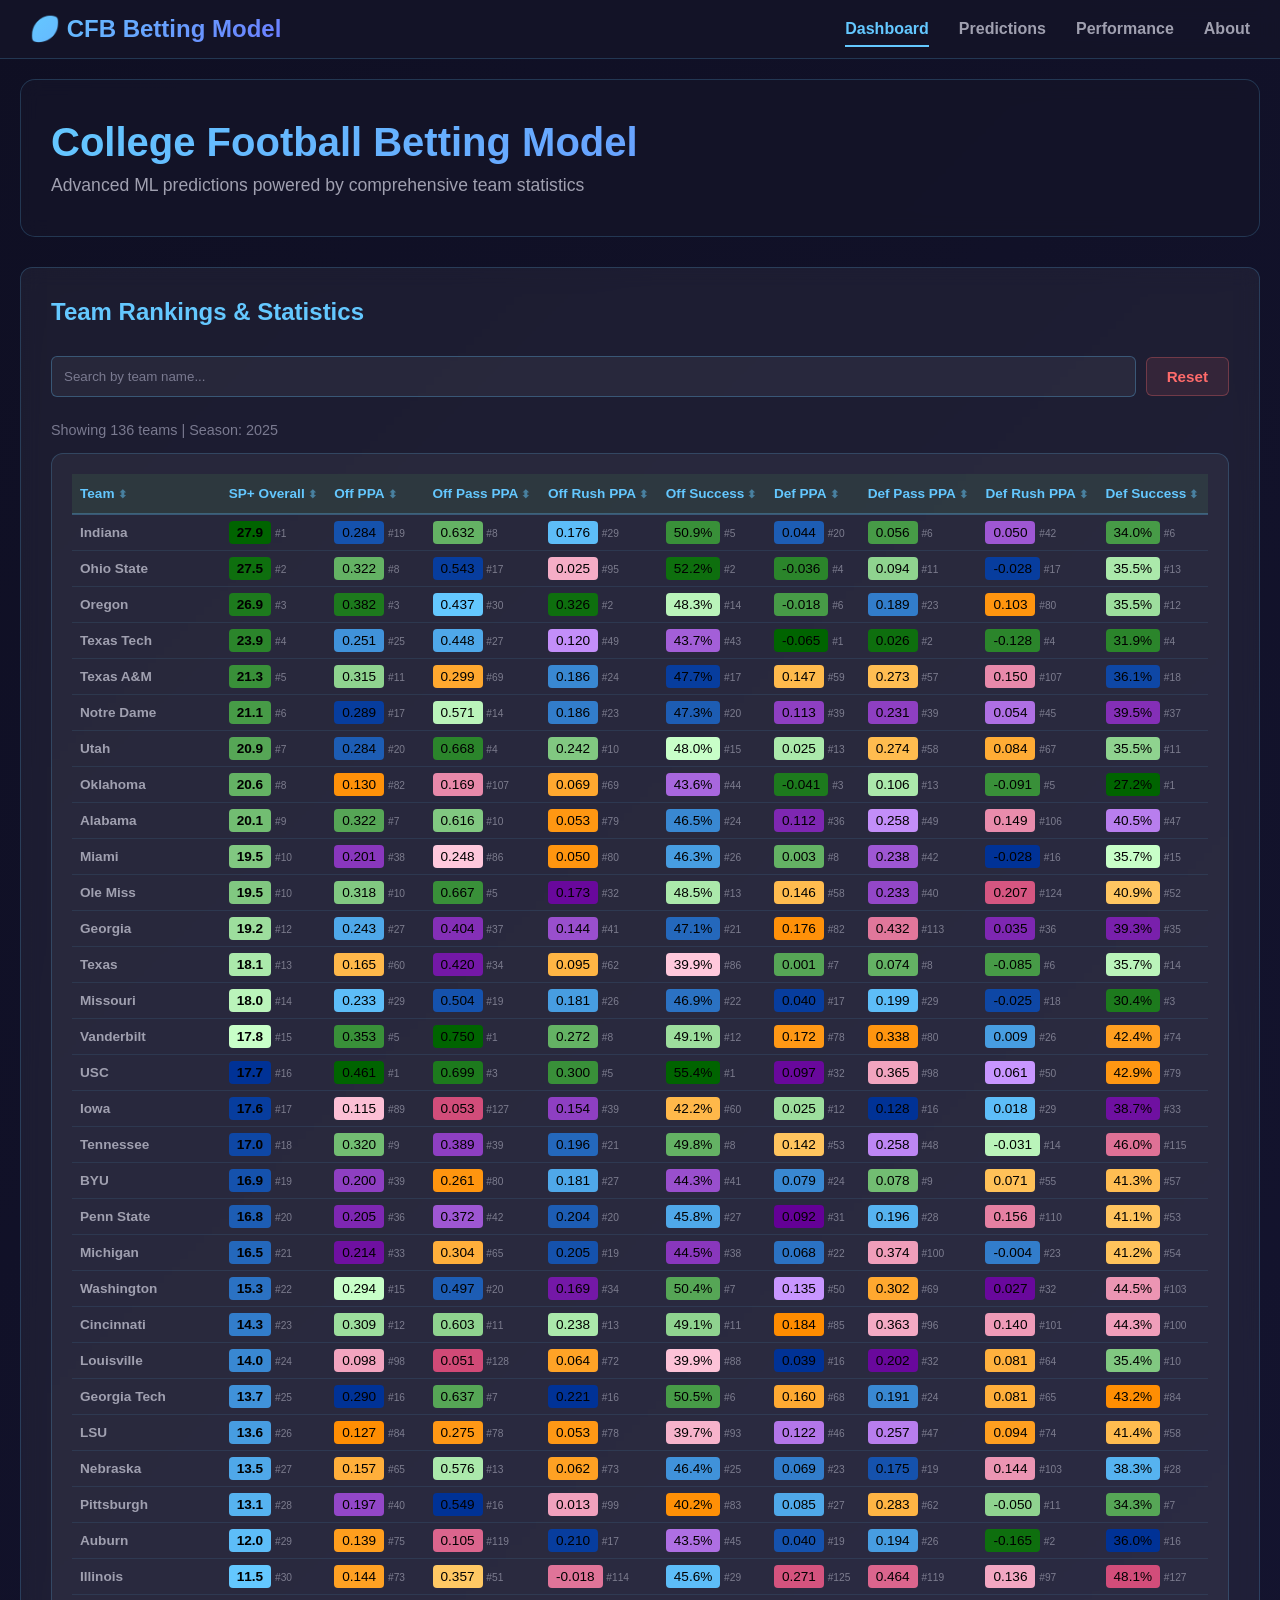
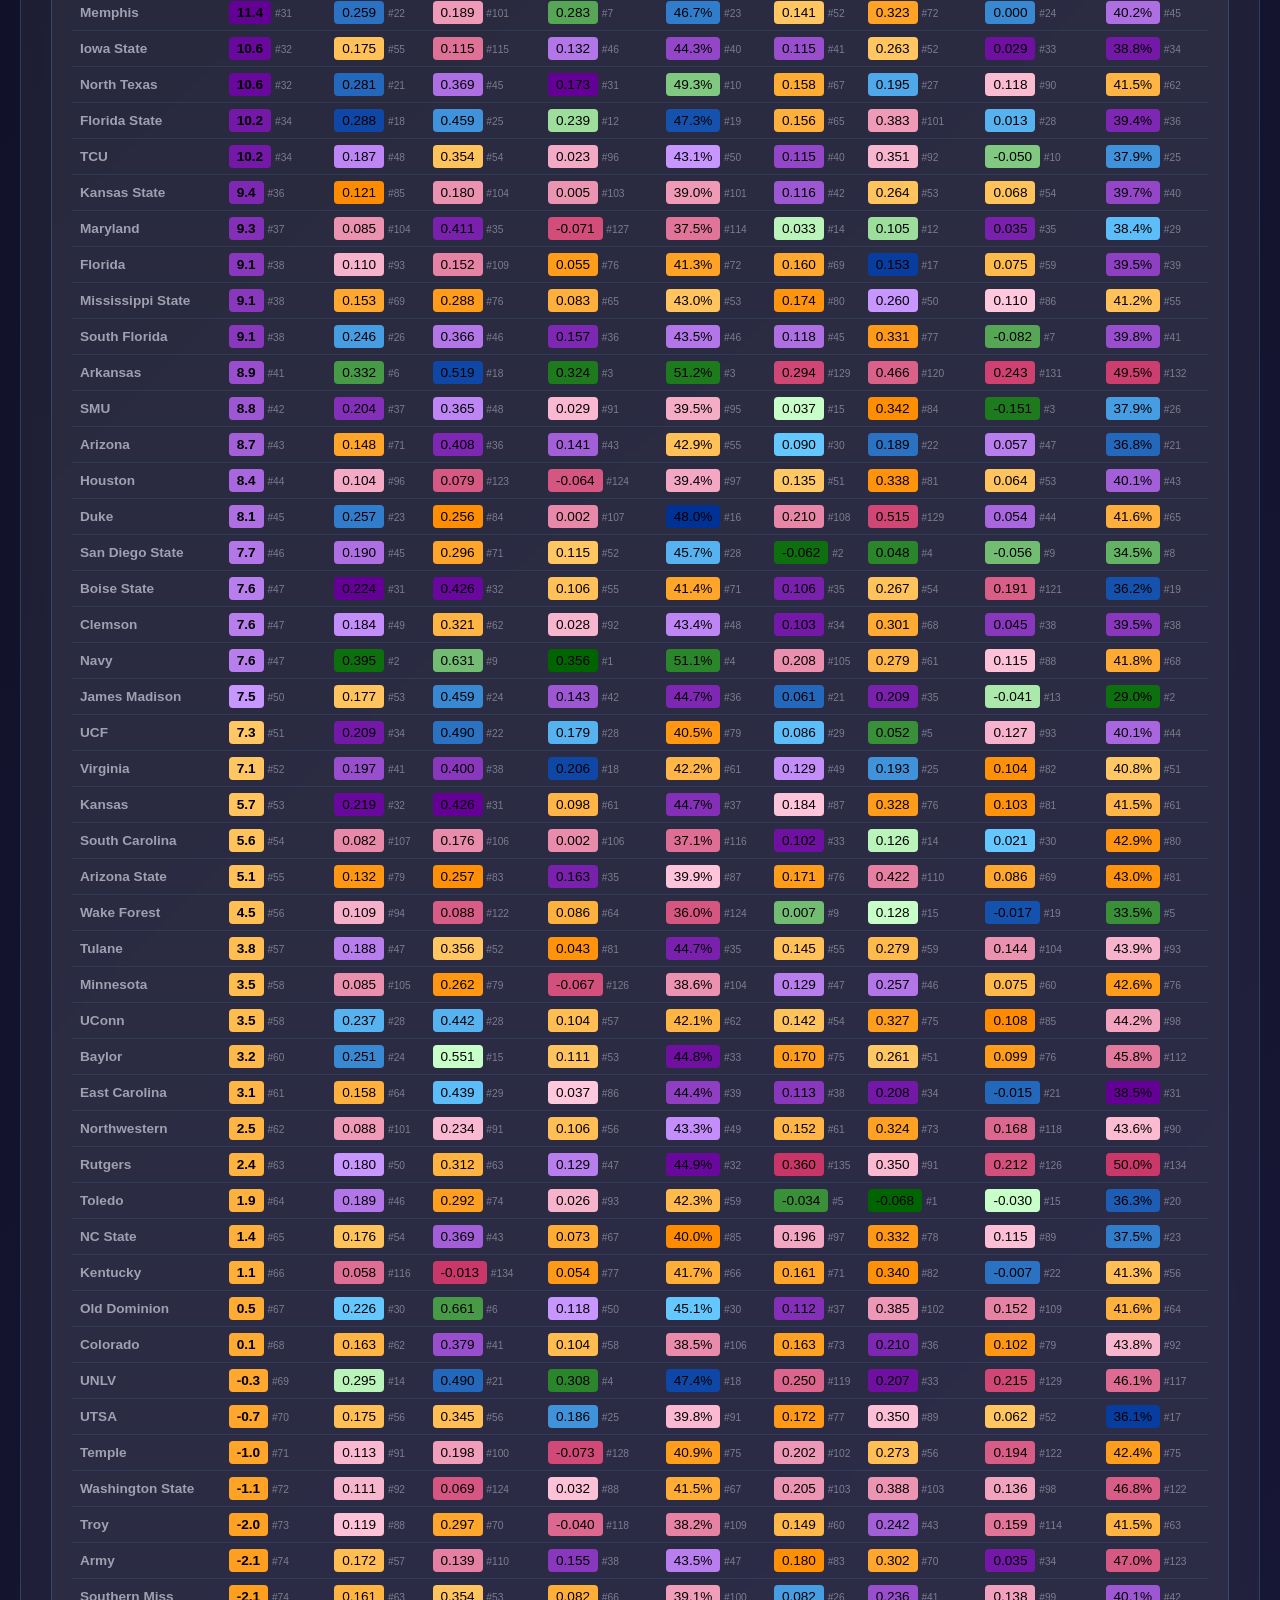
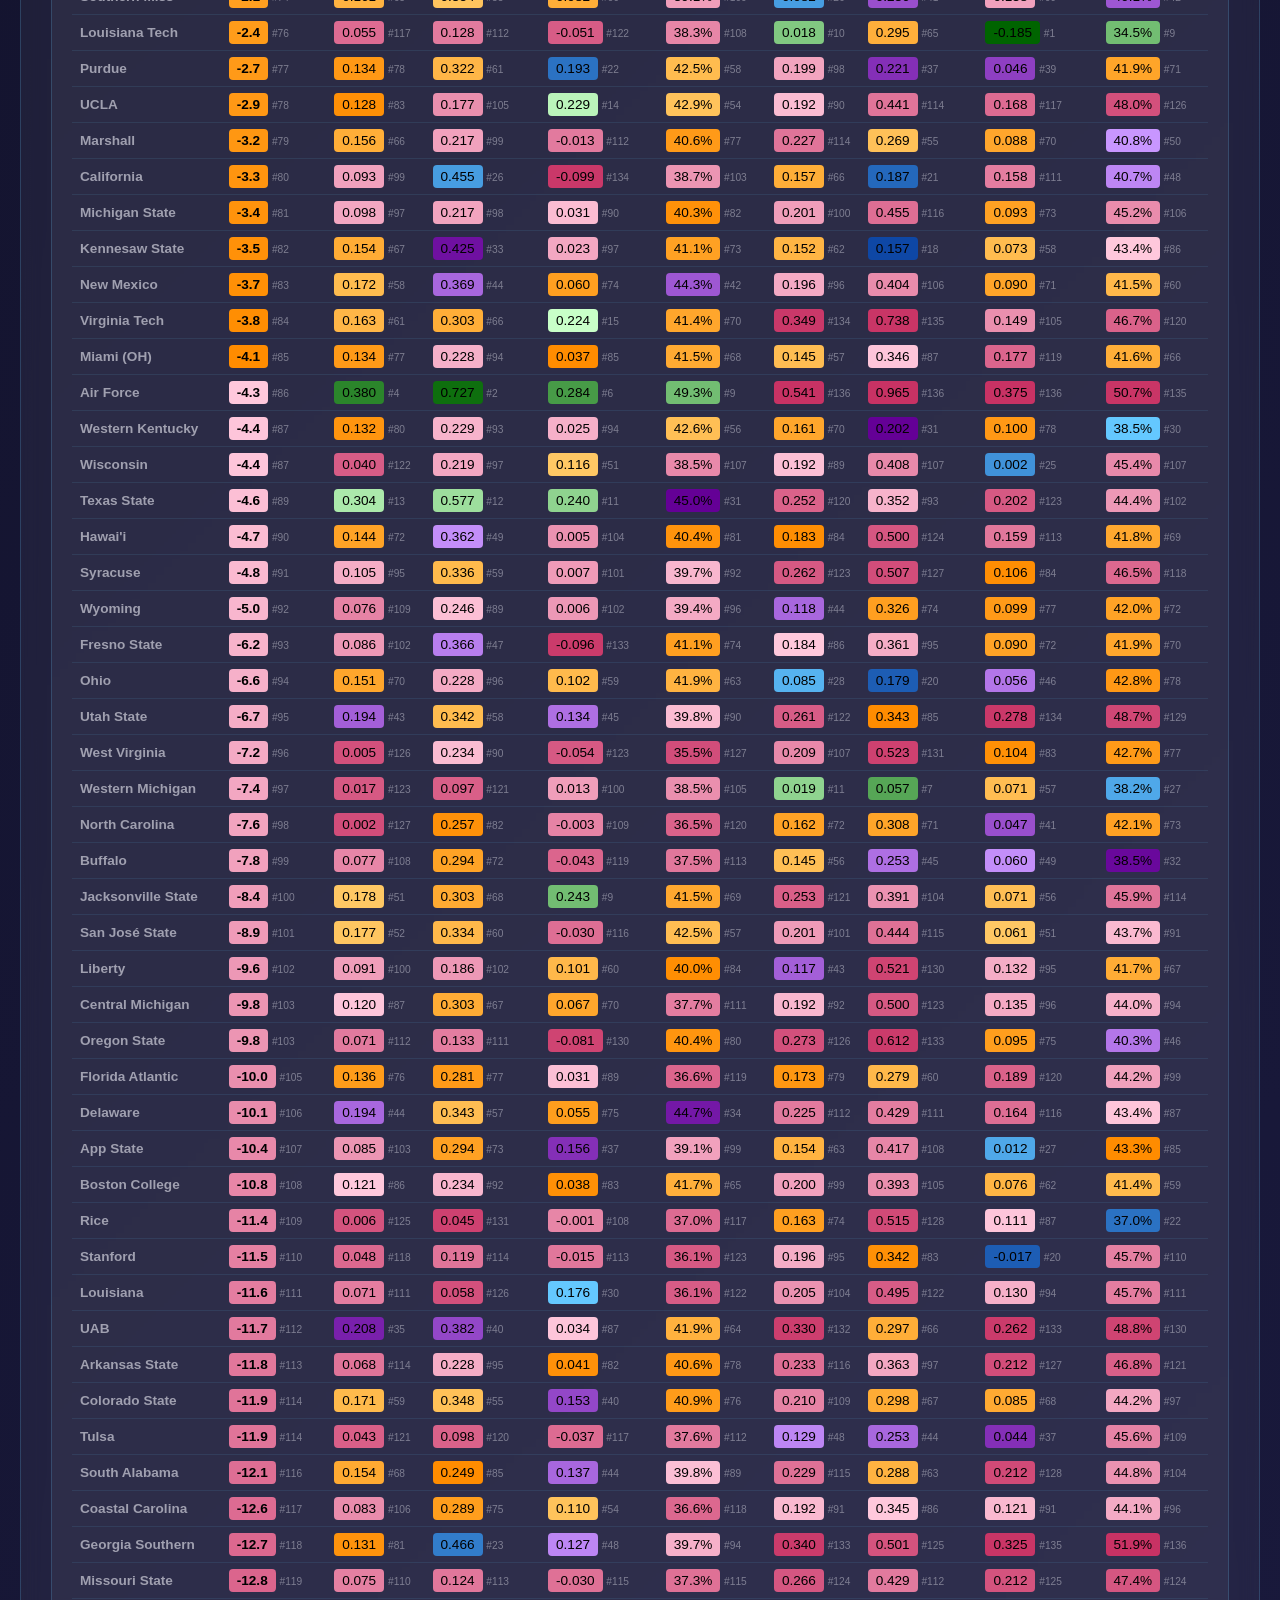
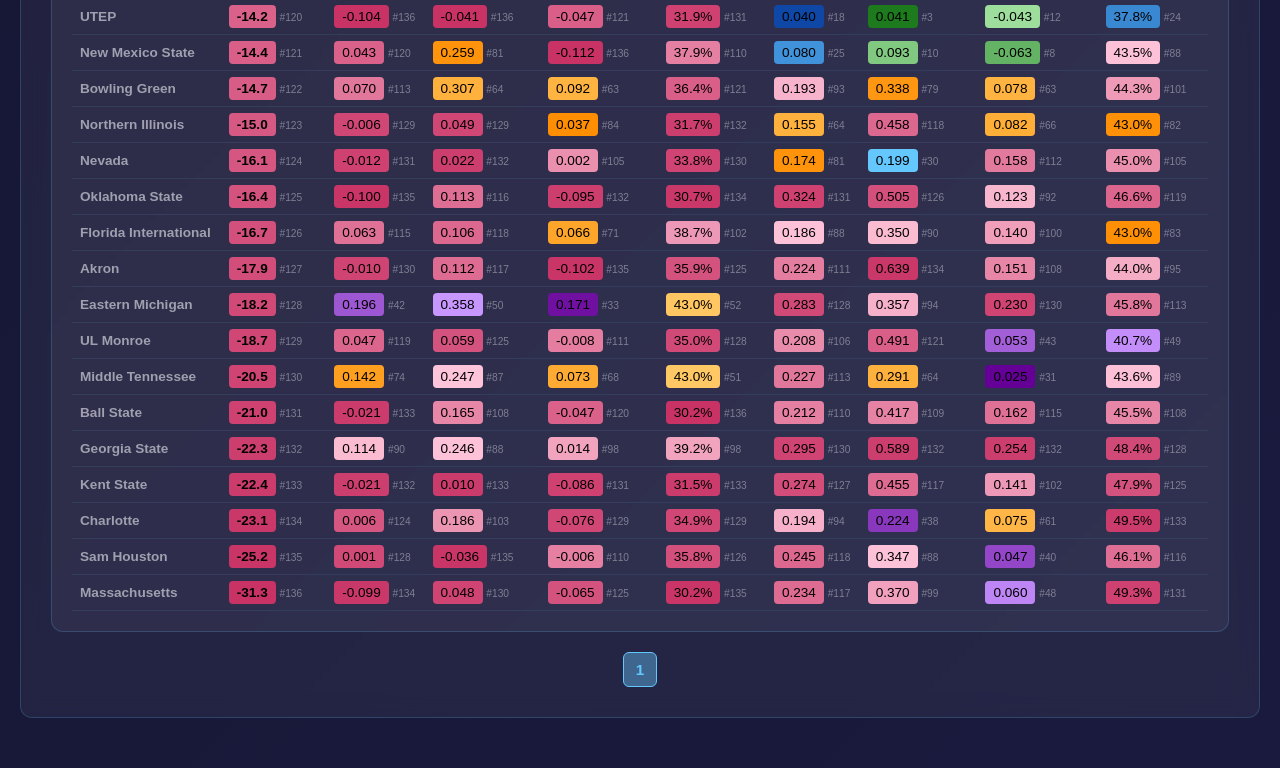
==== index.html @ a5830151 "Add files via upload" ====
<!DOCTYPE html>
<html lang="en">
<head>
    <meta charset="UTF-8">
    <meta name="viewport" content="width=device-width, initial-scale=1.0">
    <title>College Football Betting Model - Home</title>
    <link rel="stylesheet" href="style.css">
    <style>
        .team-search-container {
            margin-bottom: 25px;
            display: flex;
            gap: 10px;
            flex-wrap: wrap;
            align-items: center;
        }

        .team-search-input {
            flex: 1;
            min-width: 200px;
            background: rgba(255, 255, 255, 0.05);
            border: 1px solid rgba(100, 200, 255, 0.3);
            border-radius: 6px;
            padding: 12px;
            color: #64c8ff;
            font-family: inherit;
        }

        .team-search-input::placeholder {
            color: #7a7a90;
        }

        .team-search-input:focus {
            outline: none;
            border-color: #64c8ff;
            box-shadow: 0 0 10px rgba(100, 200, 255, 0.2);
        }

        .team-stats-table-container {
            overflow-x: auto;
            background: rgba(255, 255, 255, 0.05);
            border: 1px solid rgba(100, 200, 255, 0.2);
            border-radius: 12px;
            padding: 20px;
        }

        .team-stats-table {
            width: 100%;
            border-collapse: collapse;
            font-size: 0.85em;
        }

        .team-stats-table th {
            background: rgba(100, 200, 100, 0.1);
            color: #64c8ff;
            padding: 12px 8px;
            text-align: left;
            font-weight: 600;
            border-bottom: 2px solid rgba(100, 200, 255, 0.3);
            white-space: nowrap;
            cursor: pointer;
            user-select: none;
            transition: all 0.2s;
        }

        .team-stats-table th:hover {
            background: rgba(100, 200, 100, 0.2);
        }

        .team-stats-table th.sortable::after {
            content: ' ⬍';
            font-size: 0.8em;
            opacity: 0.5;
        }

        .team-stats-table th.sorted-asc::after {
            content: ' ↑';
            opacity: 1;
            color: #64c864;
        }

        .team-stats-table th.sorted-desc::after {
            content: ' ↓';
            opacity: 1;
            color: #64c864;
        }

        .team-stats-table td {
            padding: 10px 8px;
            border-bottom: 1px solid rgba(100, 200, 255, 0.1);
            color: #a0a0b0;
        }

        .team-stats-table tr:hover {
            background: rgba(100, 200, 255, 0.05);
        }

        .team-name-cell {
            color: #64c8ff;
            font-weight: 600;
        }

        .rank-positive {
            color: #64c864;
            font-weight: bold;
        }

        .rank-negative {
            color: #ff6b6b;
        }

        .pagination {
            display: flex;
            gap: 10px;
            justify-content: center;
            margin-top: 20px;
            flex-wrap: wrap;
        }

        .pagination button {
            background: rgba(100, 200, 255, 0.1);
            border: 1px solid rgba(100, 200, 255, 0.3);
            color: #64c8ff;
            padding: 8px 12px;
            border-radius: 6px;
            cursor: pointer;
            transition: all 0.2s;
        }

        .pagination button:hover {
            background: rgba(100, 200, 255, 0.2);
        }

        .pagination button.active {
            background: rgba(100, 200, 255, 0.4);
            border-color: #64c8ff;
        }

        .stats-info {
            color: #7a7a90;
            font-size: 0.9em;
            margin-bottom: 15px;
        }

        .team-detail-modal {
            display: none;
            position: fixed;
            top: 0;
            left: 0;
            right: 0;
            bottom: 0;
            background: rgba(0, 0, 0, 0.7);
            z-index: 1000;
            align-items: center;
            justify-content: center;
        }

        .team-detail-modal.active {
            display: flex;
        }

        .team-detail-content {
            background: rgba(20, 20, 40, 0.95);
            border: 1px solid rgba(100, 200, 255, 0.3);
            border-radius: 12px;
            padding: 30px;
            max-width: 900px;
            max-height: 80vh;
            overflow-y: auto;
            width: 90%;
            color: #a0a0b0;
        }

        .team-detail-header {
            display: flex;
            justify-content: space-between;
            align-items: center;
            margin-bottom: 20px;
            border-bottom: 1px solid rgba(100, 200, 255, 0.2);
            padding-bottom: 15px;
        }

        .team-detail-title {
            color: #64c8ff;
            font-size: 1.5em;
            font-weight: bold;
        }

        .team-detail-close {
            background: rgba(255, 107, 107, 0.1);
            border: 1px solid rgba(255, 107, 107, 0.3);
            color: #ff6b6b;
            padding: 8px 12px;
            border-radius: 6px;
            cursor: pointer;
            font-weight: 600;
        }

        .team-detail-close:hover {
            background: rgba(255, 107, 107, 0.2);
        }

        .team-detail-grid {
            display: grid;
            grid-template-columns: repeat(auto-fit, minmax(150px, 1fr));
            gap: 15px;
            margin-bottom: 25px;
        }

        .team-detail-item {
            background: rgba(100, 200, 255, 0.05);
            border: 1px solid rgba(100, 200, 255, 0.2);
            border-radius: 6px;
            padding: 15px;
            text-align: center;
        }

        .team-detail-label {
            color: #7a7a90;
            font-size: 0.85em;
            margin-bottom: 8px;
            text-transform: uppercase;
        }

        .team-detail-value {
            color: #64c8ff;
            font-size: 1.3em;
            font-weight: bold;
        }

        .dashboard {
            background: rgba(255, 255, 255, 0.05);
            border: 1px solid rgba(100, 200, 255, 0.2);
            border-radius: 12px;
            padding: 30px;
            margin-bottom: 30px;
        }

        .dashboard-header {
            margin-bottom: 30px;
        }

        .dashboard-title {
            color: #64c8ff;
            font-size: 1.5em;
            font-weight: bold;
        }

        .reset-btn {
            background: rgba(255, 107, 107, 0.1);
            border: 1px solid rgba(255, 107, 107, 0.3);
            color: #ff6b6b;
            padding: 10px 20px;
            border-radius: 6px;
            cursor: pointer;
            font-weight: 600;
            transition: all 0.2s;
        }

        .reset-btn:hover {
            background: rgba(255, 107, 107, 0.2);
        }
    </style>
</head>
<body>
<!-- Navigation Bar -->
    <nav class="navbar">
        <div class="nav-container">
            <div class="nav-logo">🏈 CFB Betting Model</div>
            <ul class="nav-menu">
                <li><a href="index.html" class="nav-link active">Dashboard</a></li>
                <li><a href="predictions.html" class="nav-link">Predictions</a></li>
                <li><a href="performance.html" class="nav-link">Performance</a></li>
                <li><a href="about.html" class="nav-link">About</a></li>
            </ul>
        </div>
    </nav>

    <div class="container">
        <header>
            <h1> College Football Betting Model</h1>
            <p class="subtitle">Advanced ML predictions powered by comprehensive team statistics</p>
        </header>

        <!-- Team Stats Section -->
        <div class="dashboard">
            <div class="dashboard-header">
                <div class="dashboard-title"> Team Rankings & Statistics</div>
            </div>

            <div class="team-search-container">
                <input type="text" id="teamSearch" class="team-search-input" placeholder="Search by team name...">
                <button class="reset-btn" onclick="resetSearch()">Reset</button>
            </div>

            <div class="stats-info">
                Showing <span id="statsCount">0</span> teams | Season: <span id="statsSeason">2025</span>
            </div>

            <div class="team-stats-table-container">
                <table class="team-stats-table">
                    <thead>
                        <tr>
                            <th class="sortable" data-sort="team">Team</th>
                            <th class="sortable" data-sort="sp_overall">SP+ Overall</th>
                            <th class="sortable" data-sort="off_ppa">Off PPA</th>
                            <th class="sortable" data-sort="off_passing_downs_ppa">Off Pass PPA</th>
                            <th class="sortable" data-sort="off_rushing_plays_ppa">Off Rush PPA</th>
                            <th class="sortable" data-sort="off_success_rate">Off Success</th>
                            <th class="sortable" data-sort="def_ppa">Def PPA</th>
                            <th class="sortable" data-sort="def_passing_downs_ppa">Def Pass PPA</th>
                            <th class="sortable" data-sort="def_rushing_plays_ppa">Def Rush PPA</th>
                            <th class="sortable" data-sort="def_success_rate">Def Success</th>
                        </tr>
                    </thead>
                    <tbody id="teamStatsTableBody">
                        <tr>
                            <td colspan="10" style="text-align: center; color: #7a7a90;">Loading team data...</td>
                        </tr>
                    </tbody>
                </table>
            </div>

            <div class="pagination" id="paginationContainer"></div>
        </div>

 

    <!-- Team Detail Modal -->
    <div class="team-detail-modal" id="teamDetailModal">
        <div class="team-detail-content">
            <div class="team-detail-header">
                <div class="team-detail-title" id="modalTeamName">Team Name</div>
                <button class="team-detail-close" onclick="closeTeamModal()">✕ Close</button>
            </div>
            <div id="modalTeamDetails"></div>
        </div>
    </div>

    <script>
        let teamStatsData = [];
        let filteredAndSortedData = [];
        let currentPage = 1;
        let currentSort = { field: 'sp_overall_rank', ascending: true };
        const itemsPerPage = 1000;

        function getColorByRank(rankValue, totalTeams = 134) {
            if (rankValue <= 15) {
                // Dark green fading to light green (1-15)
                const t = (rankValue - 1) / 14;
                const r = Math.round(0 + (200 * t)); // 0 → 200
                const g = Math.round(100 + (155 * t)); // 100 → 255
                const b = Math.round(0 + (200 * t)); // 0 → 200
                return `rgb(${r}, ${g}, ${b})`;
            } else if (rankValue <= 30) {
                // Dark blue fading to light blue (16-30)
                const t = (rankValue - 16) / 14;
                const r = Math.round(0 + (100 * t)); // 0 → 100
                const g = Math.round(50 + (150 * t)); // 50 → 200
                const b = Math.round(150 + (105 * t)); // 150 → 255
                return `rgb(${r}, ${g}, ${b})`;
            } else if (rankValue <= 50) {
                // Purple fading to light purple (31-50)
                const t = (rankValue - 31) / 19;
                const r = Math.round(100 + (100 * t)); // 100 → 200
                const g = Math.round(0 + (150 * t)); // 0 → 150
                const b = Math.round(150 + (105 * t)); // 150 → 255
                return `rgb(${r}, ${g}, ${b})`;
            } else if (rankValue <= 85) {
                // Light orange fading to orange (51-85)
                const t = (rankValue - 51) / 34;
                const r = Math.round(255); // 255 (stays bright)
                const g = Math.round(200 - (60 * t)); // 200 → 140
                const b = Math.round(100 - (100 * t)); // 100 → 0
                return `rgb(${r}, ${g}, ${b})`;
            } else {
                // Light pink fading to dark pink (86-136)
                const t = (rankValue - 86) / 50;
                const r = Math.round(255 - (55 * t)); // 255 → 200
                const g = Math.round(200 - (150 * t)); // 200 → 50
                const b = Math.round(220 - (120 * t)); // 220 → 100
                return `rgb(${r}, ${g}, ${b})`;
            }
        }

        async function loadTeamStats() {
            try {
                const response = await fetch('avg_features_ranked.json');
                teamStatsData = await response.json();
                filteredAndSortedData = [...teamStatsData];
                currentSort = { field: 'sp_overall_rank', ascending: true };
                updateSortIndicators('sp_overall_rank');
                displayTeamStats(teamStatsData);
                updatePagination();
            } catch (e) {
                console.error('Error loading team stats:', e);
                document.getElementById('teamStatsTableBody').innerHTML = '<tr><td colspan="10" style="text-align: center; color: #ff6b6b;">Error loading data</td></tr>';
            }
        }

        function sortData(field) {
            // Map field names to their corresponding rank fields
            const rankFieldMap = {
                'sp_overall': 'sp_overall_rank',
                'off_ppa': 'off_ppa_rank',
                'off_passing_downs_ppa': 'off_passing_downs_ppa_rank',
                'off_rushing_plays_ppa': 'off_rushing_plays_ppa_rank',
                'off_success_rate': 'off_success_rate_rank',
                'def_ppa': 'def_ppa_rank',
                'def_passing_downs_ppa': 'def_passing_downs_ppa_rank',
                'def_rushing_plays_ppa': 'def_rushing_plays_ppa_rank',
                'def_success_rate': 'def_success_rate_rank'
            };

            // Determine the rank field to sort by
            const rankField = rankFieldMap[field] || field;
            
            // If clicking the same column, toggle direction
            if (currentSort.field === rankField) {
                currentSort.ascending = !currentSort.ascending;
            } else {
                currentSort.field = rankField;
                // Default to ascending (best ranks first: #1, #2, etc.)
                currentSort.ascending = true;
            }
            
            filteredAndSortedData.sort((a, b) => {
                let aVal = a[currentSort.field];
                let bVal = b[currentSort.field];

                // Handle string comparison
                if (typeof aVal === 'string') {
                    aVal = aVal.toLowerCase();
                    bVal = bVal.toLowerCase();
                    return currentSort.ascending ? aVal.localeCompare(bVal) : bVal.localeCompare(aVal);
                }

                // Sort by rank values (lower rank number is better)
                return currentSort.ascending ? aVal - bVal : bVal - aVal;
            });

            currentPage = 1;
            updateSortIndicators(rankField);
            renderTeamStatsTable(filteredAndSortedData);
            updatePagination(filteredAndSortedData.length);
        }

        function updateSortIndicators(field) {
            document.querySelectorAll('th.sortable').forEach(th => {
                th.classList.remove('sorted-asc', 'sorted-desc');
                if (th.dataset.sort === field) {
                    th.classList.add(currentSort.ascending ? 'sorted-asc' : 'sorted-desc');
                }
            });
        }

        function displayTeamStats(data) {
            const searchTerm = document.getElementById('teamSearch').value.toLowerCase();
            let filtered = data;

            if (searchTerm) {
                filtered = data.filter(team => team.team.toLowerCase().includes(searchTerm));
            }

            filteredAndSortedData = [...filtered];
            
            // Apply current sort
            if (currentSort.field) {
                filteredAndSortedData.sort((a, b) => {
                    let aVal = a[currentSort.field];
                    let bVal = b[currentSort.field];

                    if (typeof aVal === 'string') {
                        aVal = aVal.toLowerCase();
                        bVal = bVal.toLowerCase();
                        return currentSort.ascending ? aVal.localeCompare(bVal) : bVal.localeCompare(aVal);
                    }

                    // Sort numerically by rank values
                    return currentSort.ascending ? aVal - bVal : bVal - aVal;
                });
            }

            document.getElementById('statsCount').textContent = filteredAndSortedData.length;
            if (filteredAndSortedData.length > 0) {
                document.getElementById('statsSeason').textContent = filteredAndSortedData[0].season;
            }

            renderTeamStatsTable(filteredAndSortedData);
            updatePagination(filteredAndSortedData.length);
        }

        function renderTeamStatsTable(data) {
            const start = (currentPage - 1) * itemsPerPage;
            const end = start + itemsPerPage;
            const paginatedData = data.slice(start, end);

            let html = '';
            paginatedData.forEach(team => {
                html += `
                    <tr onclick="showTeamDetail('${team.team}', ${JSON.stringify(team).replace(/'/g, '&#39;')})">
                        <td class="team-name-cell">${team.team}</td>
                        <td><span style="background-color: ${getColorByRank(team.sp_overall_rank)}; color: black; padding: 4px 8px; border-radius: 4px; font-weight: bold;">${team.sp_overall.toFixed(1)}</span> <span style="font-size: 0.75em; opacity: 0.7;">#${team.sp_overall_rank}</span></td>
                        <td><span style="background-color: ${getColorByRank(team.off_ppa_rank)}; color: black; padding: 4px 8px; border-radius: 4px;">${team.off_ppa.toFixed(3)}</span> <span style="font-size: 0.75em; opacity: 0.7;">#${team.off_ppa_rank}</span></td>
                        <td><span style="background-color: ${getColorByRank(team.off_passing_downs_ppa_rank)}; color: black; padding: 4px 8px; border-radius: 4px;">${team.off_passing_downs_ppa.toFixed(3)}</span> <span style="font-size: 0.75em; opacity: 0.7;">#${team.off_passing_downs_ppa_rank}</span></td>
                        <td><span style="background-color: ${getColorByRank(team.off_rushing_plays_ppa_rank)}; color: black; padding: 4px 8px; border-radius: 4px;">${team.off_rushing_plays_ppa.toFixed(3)}</span> <span style="font-size: 0.75em; opacity: 0.7;">#${team.off_rushing_plays_ppa_rank}</span></td>
                        <td><span style="background-color: ${getColorByRank(team.off_success_rate_rank)}; color: black; padding: 4px 8px; border-radius: 4px;">${(team.off_success_rate * 100).toFixed(1)}%</span> <span style="font-size: 0.75em; opacity: 0.7;">#${team.off_success_rate_rank}</span></td>
                        <td><span style="background-color: ${getColorByRank(team.def_ppa_rank)}; color: black; padding: 4px 8px; border-radius: 4px;">${team.def_ppa.toFixed(3)}</span> <span style="font-size: 0.75em; opacity: 0.7;">#${team.def_ppa_rank}</span></td>
                        <td><span style="background-color: ${getColorByRank(team.def_passing_downs_ppa_rank)}; color: black; padding: 4px 8px; border-radius: 4px;">${team.def_passing_downs_ppa.toFixed(3)}</span> <span style="font-size: 0.75em; opacity: 0.7;">#${team.def_passing_downs_ppa_rank}</span></td>
                        <td><span style="background-color: ${getColorByRank(team.def_rushing_plays_ppa_rank)}; color: black; padding: 4px 8px; border-radius: 4px;">${team.def_rushing_plays_ppa.toFixed(3)}</span> <span style="font-size: 0.75em; opacity: 0.7;">#${team.def_rushing_plays_ppa_rank}</span></td>
                        <td><span style="background-color: ${getColorByRank(team.def_success_rate_rank)}; color: black; padding: 4px 8px; border-radius: 4px;">${(team.def_success_rate * 100).toFixed(1)}%</span> <span style="font-size: 0.75em; opacity: 0.7;">#${team.def_success_rate_rank}</span></td>
                    </tr>
                `;
            });

            document.getElementById('teamStatsTableBody').innerHTML = html || '<tr><td colspan="10" style="text-align: center; color: #7a7a90;">No teams found</td></tr>';
        }

        function updatePagination(totalItems = filteredAndSortedData.length) {
            const totalPages = Math.ceil(totalItems / itemsPerPage);
            const container = document.getElementById('paginationContainer');
            container.innerHTML = '';

            for (let i = 1; i <= totalPages; i++) {
                const btn = document.createElement('button');
                btn.textContent = i;
                btn.className = i === currentPage ? 'active' : '';
                btn.onclick = () => {
                    currentPage = i;
                    renderTeamStatsTable(filteredAndSortedData);
                };
                container.appendChild(btn);
            }
        }

        function showTeamDetail(teamName, teamData) {
            const modal = document.getElementById('teamDetailModal');
            document.getElementById('modalTeamName').textContent = teamName;

            const details = `
                <div class="team-detail-grid">
                    <div class="team-detail-item">
                        <div class="team-detail-label">Games Played</div>
                        <div class="team-detail-value">${teamData.games_played}</div>
                    </div>
                    <div class="team-detail-item">
                        <div class="team-detail-label">Offensive PPA</div>
                        <div class="team-detail-value">${teamData.off_ppa.toFixed(3)}</div>
                    </div>
                    <div class="team-detail-item">
                        <div class="team-detail-label">Defensive PPA</div>
                        <div class="team-detail-value">${teamData.def_ppa.toFixed(3)}</div>
                    </div>
                    <div class="team-detail-item">
                        <div class="team-detail-label">Points For</div>
                        <div class="team-detail-value">${teamData.points_for.toFixed(1)}</div>
                    </div>
                    <div class="team-detail-item">
                        <div class="team-detail-label">Points Against</div>
                        <div class="team-detail-value">${teamData.points_against.toFixed(1)}</div>
                    </div>
                    <div class="team-detail-item">
                        <div class="team-detail-label">SP+ Overall</div>
                        <div class="team-detail-value">${teamData.sp_overall.toFixed(1)}</div>
                    </div>
                    <div class="team-detail-item">
                        <div class="team-detail-label">Offensive Rank</div>
                        <div class="team-detail-value">#${teamData.off_ppa_rank}</div>
                    </div>
                    <div class="team-detail-item">
                        <div class="team-detail-label">Defensive Rank</div>
                        <div class="team-detail-value">#${teamData.def_ppa_rank}</div>
                    </div>
                    <div class="team-detail-item">
                        <div class="team-detail-label">Off Total PPA</div>
                        <div class="team-detail-value">${teamData.off_total_ppa.toFixed(2)}</div>
                    </div>
                    <div class="team-detail-item">
                        <div class="team-detail-label">Def Total PPA</div>
                        <div class="team-detail-value">${teamData.def_total_ppa.toFixed(2)}</div>
                    </div>
                    <div class="team-detail-item">
                        <div class="team-detail-label">Off Success Rate</div>
                        <div class="team-detail-value">${(teamData.off_success_rate * 100).toFixed(1)}%</div>
                    </div>
                    <div class="team-detail-item">
                        <div class="team-detail-label">Def Success Rate</div>
                        <div class="team-detail-value">${(teamData.def_success_rate * 100).toFixed(1)}%</div>
                    </div>
                    <div class="team-detail-item">
                        <div class="team-detail-label">Off Explosiveness</div>
                        <div class="team-detail-value">${teamData.off_explosiveness.toFixed(3)}</div>
                    </div>
                    <div class="team-detail-item">
                        <div class="team-detail-label">Def Explosiveness</div>
                        <div class="team-detail-value">${teamData.def_explosiveness.toFixed(3)}</div>
                    </div>
                    <div class="team-detail-item">
                        <div class="team-detail-label">Off Passing Downs PPA</div>
                        <div class="team-detail-value">${teamData.off_passing_downs_ppa.toFixed(3)}</div>
                    </div>
                    <div class="team-detail-item">
                        <div class="team-detail-label">Def Passing Downs PPA</div>
                        <div class="team-detail-value">${teamData.def_passing_downs_ppa.toFixed(3)}</div>
                    </div>
                </div>
            `;

            document.getElementById('modalTeamDetails').innerHTML = details;
            modal.classList.add('active');
        }

        function closeTeamModal() {
            document.getElementById('teamDetailModal').classList.remove('active');
        }

        function resetSearch() {
            document.getElementById('teamSearch').value = '';
            currentPage = 1;
            currentSort = { field: 'sp_overall_rank', ascending: true };
            document.querySelectorAll('th.sortable').forEach(th => th.classList.remove('sorted-asc', 'sorted-desc'));
            updateSortIndicators('sp_overall_rank');
            displayTeamStats(teamStatsData);
        }

        document.getElementById('teamSearch').addEventListener('input', () => {
            currentPage = 1;
            displayTeamStats(teamStatsData);
        });

        // Add click handlers to sortable headers
        document.querySelectorAll('th.sortable').forEach(th => {
            th.addEventListener('click', () => {
                sortData(th.dataset.sort);
            });
        });

        window.addEventListener('load', loadTeamStats);
    </script>

</body>
</html>
---- style.css ----
* {
    margin: 0;
    padding: 0;
    box-sizing: border-box;
}

body {
    font-family: -apple-system, BlinkMacSystemFont, 'Segoe UI', Roboto, Oxygen, Ubuntu, Cantarell, sans-serif;
    background: linear-gradient(135deg, #0f0f23 0%, #1a1a3e 100%);
    min-height: 100vh;
    color: #e0e0e0;
}

/* Navigation Bar */
.navbar {
    background: rgba(20, 20, 40, 0.9);
    backdrop-filter: blur(10px);
    border-bottom: 1px solid rgba(100, 200, 255, 0.2);
    position: sticky;
    top: 0;
    z-index: 100;
}

.nav-container {
    max-width: 1400px;
    margin: 0 auto;
    padding: 15px 30px;
    display: flex;
    justify-content: space-between;
    align-items: center;
}

.nav-logo {
    font-size: 1.5em;
    font-weight: bold;
    background: linear-gradient(135deg, #64c8ff, #6b7dff);
    -webkit-background-clip: text;
    -webkit-text-fill-color: transparent;
    background-clip: text;
    cursor: pointer;
}

.nav-menu {
    display: flex;
    list-style: none;
    gap: 30px;
}

.nav-link {
    color: #a0a0b0;
    text-decoration: none;
    font-weight: 600;
    transition: all 0.3s ease;
    padding: 8px 0;
    border-bottom: 2px solid transparent;
}

.nav-link:hover,
.nav-link.active {
    color: #64c8ff;
    border-bottom-color: #64c8ff;
}

/* Container */
.container {
    max-width: 1400px;
    margin: 0 auto;
    padding: 20px;
}

/* Header */
header {
    background: rgba(20, 20, 40, 0.8);
    backdrop-filter: blur(10px);
    padding: 40px 30px;
    border-radius: 15px;
    margin-bottom: 30px;
    border: 1px solid rgba(100, 200, 255, 0.2);
}

h1 {
    font-size: 2.5em;
    color: #fff;
    margin-bottom: 10px;
    background: linear-gradient(135deg, #64c8ff, #6b7dff);
    -webkit-background-clip: text;
    -webkit-text-fill-color: transparent;
    background-clip: text;
}

.subtitle {
    color: #a0a0b0;
    font-size: 1.1em;
}

/* Stats Grid */
.stats-grid {
    display: grid;
    grid-template-columns: repeat(auto-fit, minmax(250px, 1fr));
    gap: 20px;
    margin-bottom: 30px;
}

.stat-card {
    background: rgba(30, 30, 60, 0.6);
    backdrop-filter: blur(10px);
    padding: 25px;
    border-radius: 12px;
    border: 1px solid rgba(100, 200, 255, 0.15);
    border-left: 4px solid #64c8ff;
    transition: all 0.3s ease;
}

.stat-card:hover {
    border: 1px solid rgba(100, 200, 255, 0.3);
    transform: translateY(-2px);
}

.stat-label {
    color: #7a7a90;
    font-size: 0.85em;
    font-weight: 600;
    text-transform: uppercase;
    letter-spacing: 1px;
    margin-bottom: 10px;
}

.stat-value {
    font-size: 2.2em;
    font-weight: bold;
    color: #64c8ff;
}

.stat-subtext {
    color: #555;
    font-size: 0.85em;
    margin-top: 8px;
}

/* Dashboard */
.dashboard {
    background: rgba(20, 20, 40, 0.6);
    backdrop-filter: blur(10px);
    border-radius: 15px;
    padding: 30px;
    border: 1px solid rgba(100, 200, 255, 0.15);
    margin-bottom: 30px;
}

.dashboard-header {
    margin-bottom: 25px;
}

.dashboard-title {
    font-size: 1.8em;
    font-weight: bold;
    color: #fff;
}

/* Quick Stats */
.quick-stats {
    display: grid;
    grid-template-columns: repeat(auto-fit, minmax(200px, 1fr));
    gap: 20px;
}

.quick-stat-item {
    background: rgba(50, 50, 100, 0.3);
    padding: 20px;
    border-radius: 10px;
    border: 1px solid rgba(100, 200, 255, 0.1);
}

.quick-stat-label {
    color: #7a7a90;
    font-size: 0.85em;
    font-weight: 600;
    text-transform: uppercase;
    margin-bottom: 8px;
}

.quick-stat-value {
    font-size: 1.8em;
    font-weight: bold;
    color: #64c8ff;
}

/* Getting Started */
.getting-started {
    display: grid;
    grid-template-columns: repeat(auto-fit, minmax(280px, 1fr));
    gap: 20px;
}

.gs-card {
    background: rgba(50, 50, 100, 0.3);
    padding: 25px;
    border-radius: 12px;
    border: 1px solid rgba(100, 200, 255, 0.15);
    transition: all 0.3s ease;
}

.gs-card:hover {
    border-color: rgba(100, 200, 255, 0.4);
    transform: translateY(-4px);
}

.gs-number {
    width: 40px;
    height: 40px;
    background: linear-gradient(135deg, #64c8ff, #6b7dff);
    color: #0f0f23;
    border-radius: 50%;
    display: flex;
    align-items: center;
    justify-content: center;
    font-weight: bold;
    font-size: 1.3em;
    margin-bottom: 15px;
}

.gs-title {
    font-size: 1.2em;
    font-weight: bold;
    color: #fff;
    margin-bottom: 10px;
}

.gs-description {
    color: #a0a0b0;
    font-size: 0.95em;
    margin-bottom: 15px;
}

.gs-link {
    color: #64c8ff;
    text-decoration: none;
    font-weight: 600;
    transition: all 0.3s ease;
}

.gs-link:hover {
    color: #fff;
}

/* Cards Grid */
.cards-grid {
    display: grid;
    grid-template-columns: repeat(auto-fill, minmax(320px, 1fr));
    gap: 20px;
}

.prediction-card {
    background: rgba(30, 30, 60, 0.6);
    border: 1px solid rgba(100, 200, 255, 0.15);
    border-radius: 12px;
    padding: 20px;
    transition: all 0.3s ease;
    cursor: pointer;
}

.prediction-card:hover {
    border-color: rgba(100, 200, 255, 0.4);
    transform: translateY(-4px);
    background: rgba(30, 30, 60, 0.8);
}

.card-header {
    display: flex;
    justify-content: space-between;
    align-items: start;
    margin-bottom: 15px;
}

.matchup-info {
    flex: 1;
}

.team-away {
    display: block;
    font-weight: 700;
    font-size: 1.05em;
    color: #fff;
    margin-bottom: 3px;
}

.vs {
    display: block;
    color: #7a7a90;
    font-size: 0.85em;
    margin-bottom: 3px;
}

.team-home {
    display: block;
    font-weight: 700;
    font-size: 1.05em;
    color: #fff;
}

.prediction-badge {
    display: inline-block;
    background: linear-gradient(135deg, #64c8ff, #6b7dff);
    color: #0f0f23;
    padding: 8px 16px;
    border-radius: 20px;
    font-weight: 700;
    font-size: 0.9em;
}

.card-body {
    display: grid;
    grid-template-columns: 1fr 1fr;
    gap: 15px;
    margin-bottom: 15px;
}

.stat {
    background: rgba(50, 50, 100, 0.3);
    padding: 12px;
    border-radius: 8px;
    border: 1px solid rgba(100, 200, 255, 0.1);
}

.stat-label-small {
    color: #7a7a90;
    font-size: 0.75em;
    font-weight: 600;
    text-transform: uppercase;
    margin-bottom: 6px;
    letter-spacing: 0.5px;
}

.stat-value-small {
    font-size: 1.3em;
    font-weight: bold;
    color: #64c8ff;
}

.confidence-container {
    grid-column: 1 / -1;
    background: rgba(50, 50, 100, 0.3);
    padding: 12px;
    border-radius: 8px;
    border: 1px solid rgba(100, 200, 255, 0.1);
}

.confidence-label {
    color: #7a7a90;
    font-size: 0.75em;
    font-weight: 600;
    text-transform: uppercase;
    margin-bottom: 8px;
    letter-spacing: 0.5px;
}

.confidence-bar {
    height: 6px;
    background: rgba(100, 200, 255, 0.1);
    border-radius: 3px;
    overflow: hidden;
    margin-bottom: 6px;
}

.confidence-fill {
    height: 100%;
    background: linear-gradient(90deg, #64c8ff, #6b7dff);
    border-radius: 3px;
}

.confidence-text {
    color: #64c8ff;
    font-size: 0.85em;
    font-weight: 600;
}

.card-footer {
    display: flex;
    justify-content: space-between;
    align-items: center;
    padding-top: 15px;
    border-top: 1px solid rgba(100, 200, 255, 0.1);
}

.moneyline {
    font-weight: 700;
    font-size: 1.1em;
}

.moneyline.favorite {
    color: #4ade80;
}

.moneyline.underdog {
    color: #f87171;
}

.ev-badge {
    display: inline-block;
    padding: 8px 14px;
    border-radius: 8px;
    font-weight: 700;
    font-size: 0.9em;
}

.ev-high {
    background: rgba(74, 222, 128, 0.2);
    color: #4ade80;
}

.ev-medium {
    background: rgba(250, 204, 21, 0.2);
    color: #facc15;
}

.ev-low {
    background: rgba(248, 113, 113, 0.2);
    color: #f87171;
}

/* Buttons */
button {
    padding: 10px 20px;
    border: none;
    border-radius: 8px;
    cursor: pointer;
    font-weight: 600;
    font-size: 0.95em;
    transition: all 0.3s ease;
    background: rgba(50, 50, 80, 0.8);
    color: #a0a0b0;
    border: 1px solid rgba(100, 200, 255, 0.2);
}

button:hover {
    background: rgba(100, 150, 200, 0.2);
    border-color: rgba(100, 200, 255, 0.4);
    color: #64c8ff;
}

button.active {
    background: rgba(100, 200, 255, 0.3);
    color: #64c8ff;
    border-color: #64c8ff;
}

/* Upload Section */
.upload-section {
    margin-bottom: 30px;
    padding: 25px;
    background: rgba(50, 50, 100, 0.4);
    border-radius: 12px;
    border: 2px dashed rgba(100, 200, 255, 0.3);
    transition: all 0.3s ease;
}

.upload-section:hover {
    border-color: rgba(100, 200, 255, 0.6);
    background: rgba(50, 50, 100, 0.6);
}

.upload-section label {
    display: block;
    margin-bottom: 12px;
    font-weight: 600;
    color: #64c8ff;
}

.upload-section input[type="file"] {
    padding: 10px;
    background: rgba(30, 30, 60, 0.8);
    border: 1px solid rgba(100, 200, 255, 0.3);
    border-radius: 8px;
    cursor: pointer;
    color: #e0e0e0;
}

/* Modal */
.modal {
    display: none;
    position: fixed;
    z-index: 1000;
    left: 0;
    top: 0;
    width: 100%;
    height: 100%;
    background: rgba(0, 0, 0, 0.7);
    backdrop-filter: blur(5px);
}

.modal.active {
    display: flex;
    align-items: center;
    justify-content: center;
}

.modal-content {
    background: rgba(20, 20, 40, 0.95);
    border: 1px solid rgba(100, 200, 255, 0.3);
    border-radius: 15px;
    padding: 30px;
    max-width: 600px;
    width: 90%;
    max-height: 80vh;
    overflow-y: auto;
}

.modal-header {
    display: flex;
    justify-content: space-between;
    align-items: center;
    margin-bottom: 25px;
    border-bottom: 1px solid rgba(100, 200, 255, 0.2);
    padding-bottom: 15px;
}

.modal-title {
    font-size: 1.5em;
    font-weight: bold;
    color: #fff;
}

.close-btn {
    background: none;
    border: none;
    color: #64c8ff;
    font-size: 1.5em;
    cursor: pointer;
    padding: 0;
}

.modal-body {
    display: grid;
    gap: 15px;
}

.detail-row {
    display: flex;
    justify-content: space-between;
    padding: 12px;
    background: rgba(50, 50, 100, 0.3);
    border-radius: 8px;
    border: 1px solid rgba(100, 200, 255, 0.1);
}

.detail-label {
    color: #7a7a90;
    font-weight: 600;
    font-size: 0.9em;
}

.detail-value {
    color: #64c8ff;
    font-weight: 700;
    font-size: 0.95em;
}

/* Empty State */
.empty-state {
    text-align: center;
    padding: 60px 20px;
    color: #7a7a90;
}

.empty-state-icon {
    font-size: 3em;
    margin-bottom: 15px;
}

/* Disclaimer */
.disclaimer {
    margin-top: 30px;
    padding: 20px;
    background: rgba(180, 83, 9, 0.2);
    border-left: 5px solid #ea580c;
    border-radius: 8px;
    color: #d97706;
    font-size: 0.95em;
    line-height: 1.6;
    border: 1px solid rgba(180, 83, 9, 0.3);
}

/* Weekly Chart */
#weeklyChart {
    display: grid;
    grid-template-columns: repeat(auto-fit, minmax(120px, 1fr));
    gap: 15px;
    margin-bottom: 30px;
}

/* Responsive */
@media (max-width: 768px) {
    h1 {
        font-size: 1.8em;
    }

    .nav-menu {
        gap: 15px;
        font-size: 0.9em;
    }

    .cards-grid {
        grid-template-columns: 1fr;
    }

    .dashboard-header {
        flex-direction: column;
    }
}
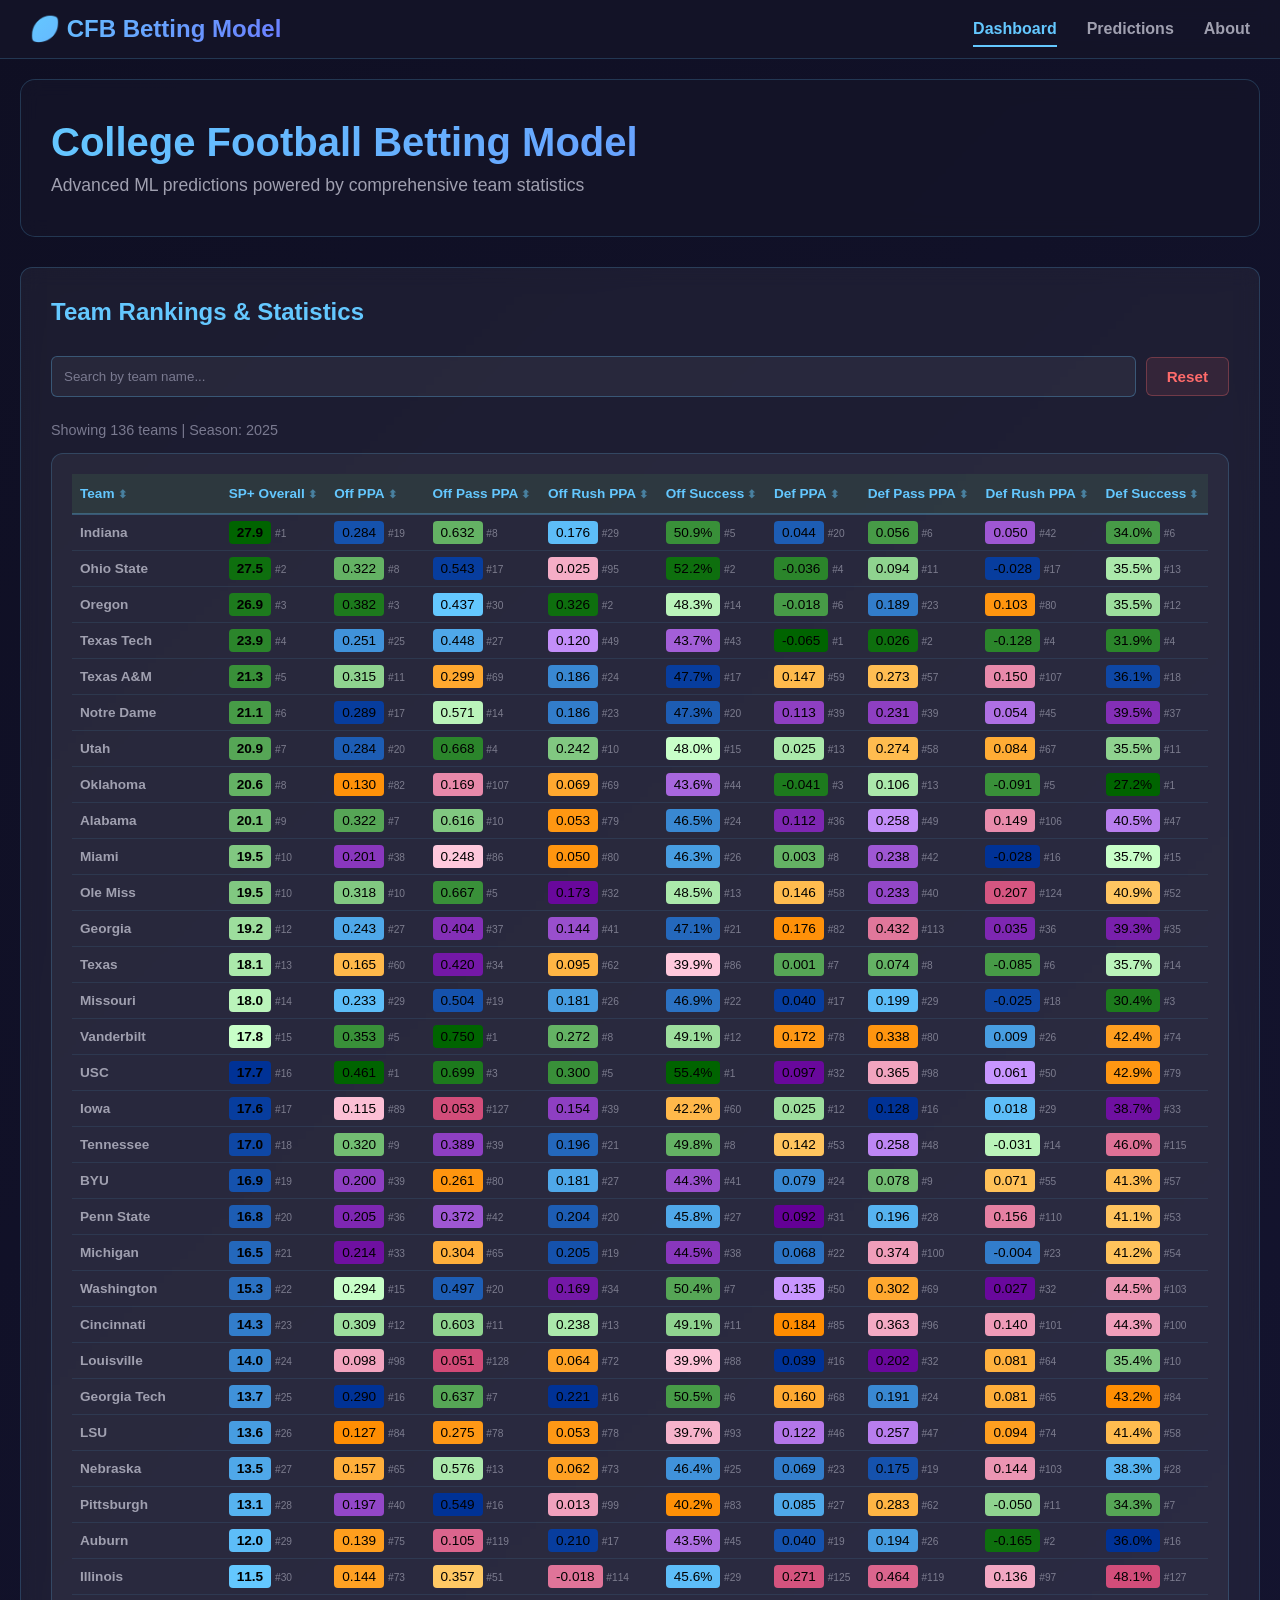
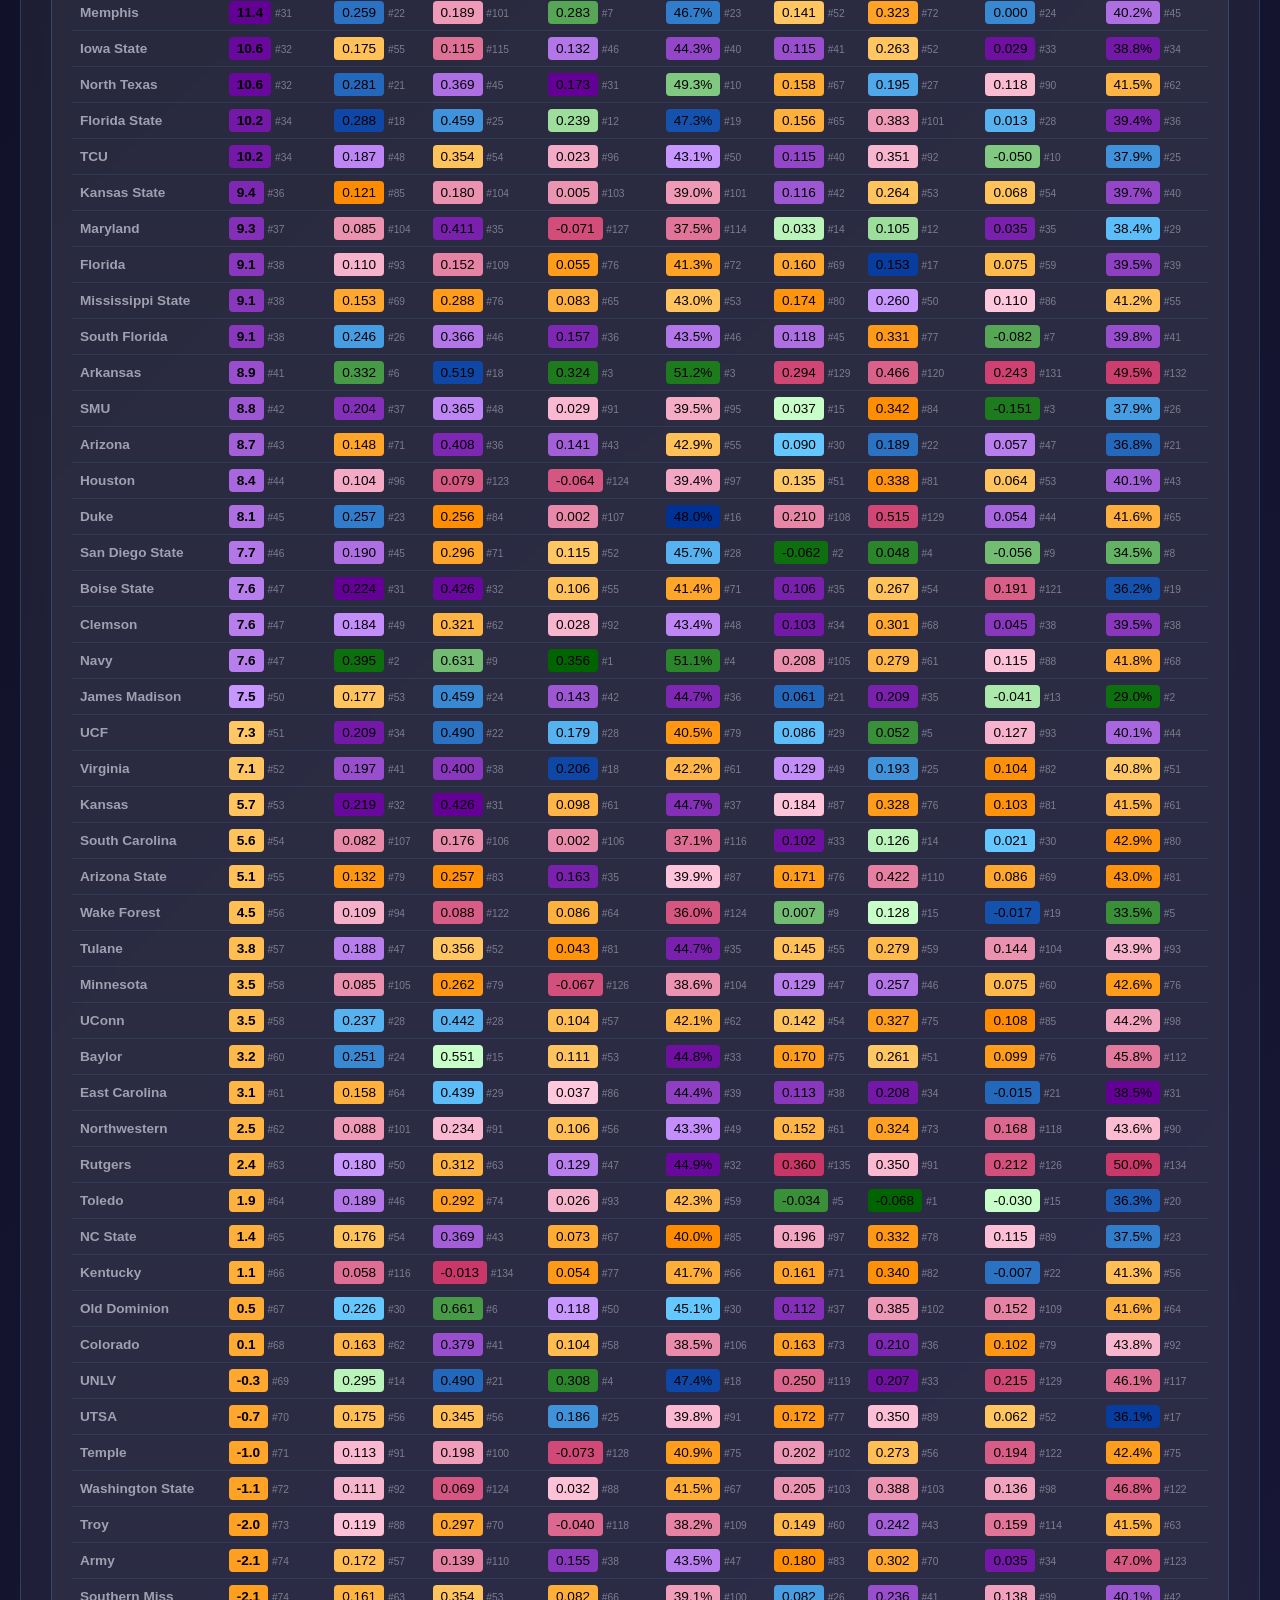
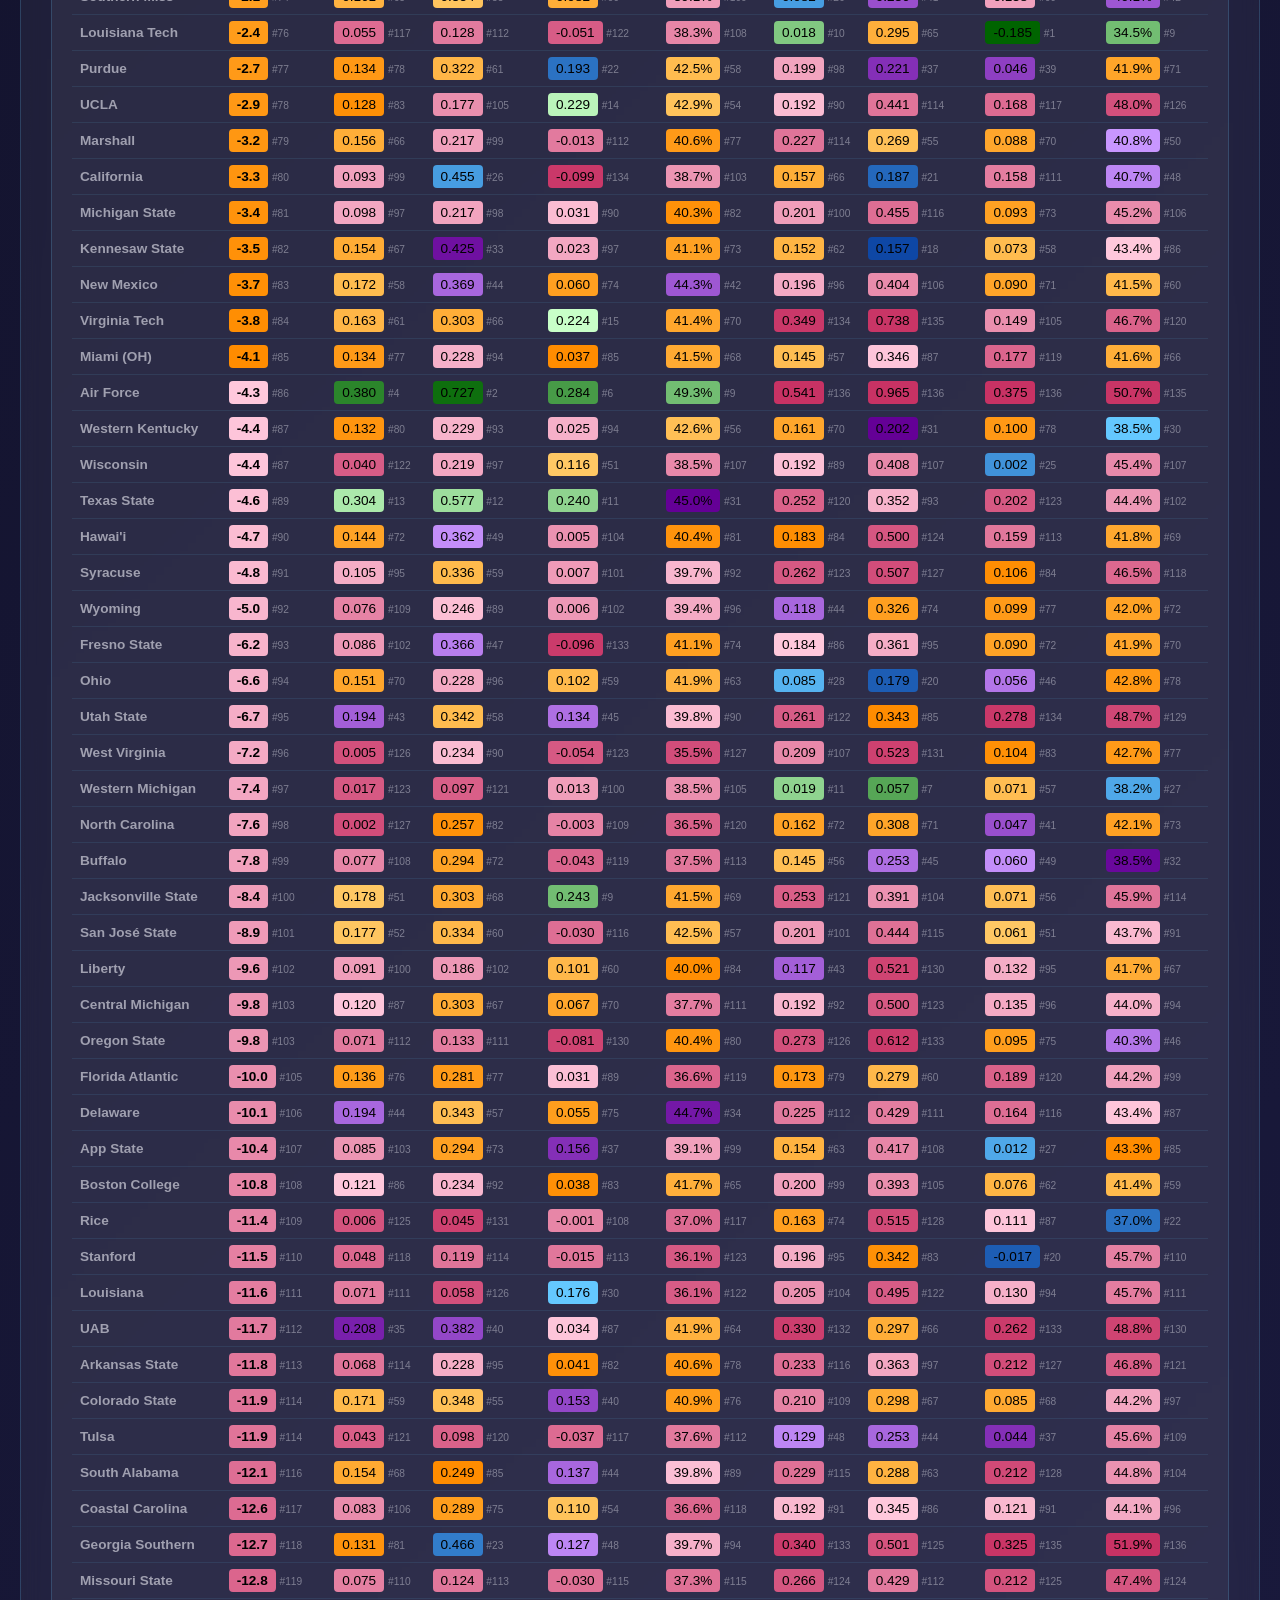
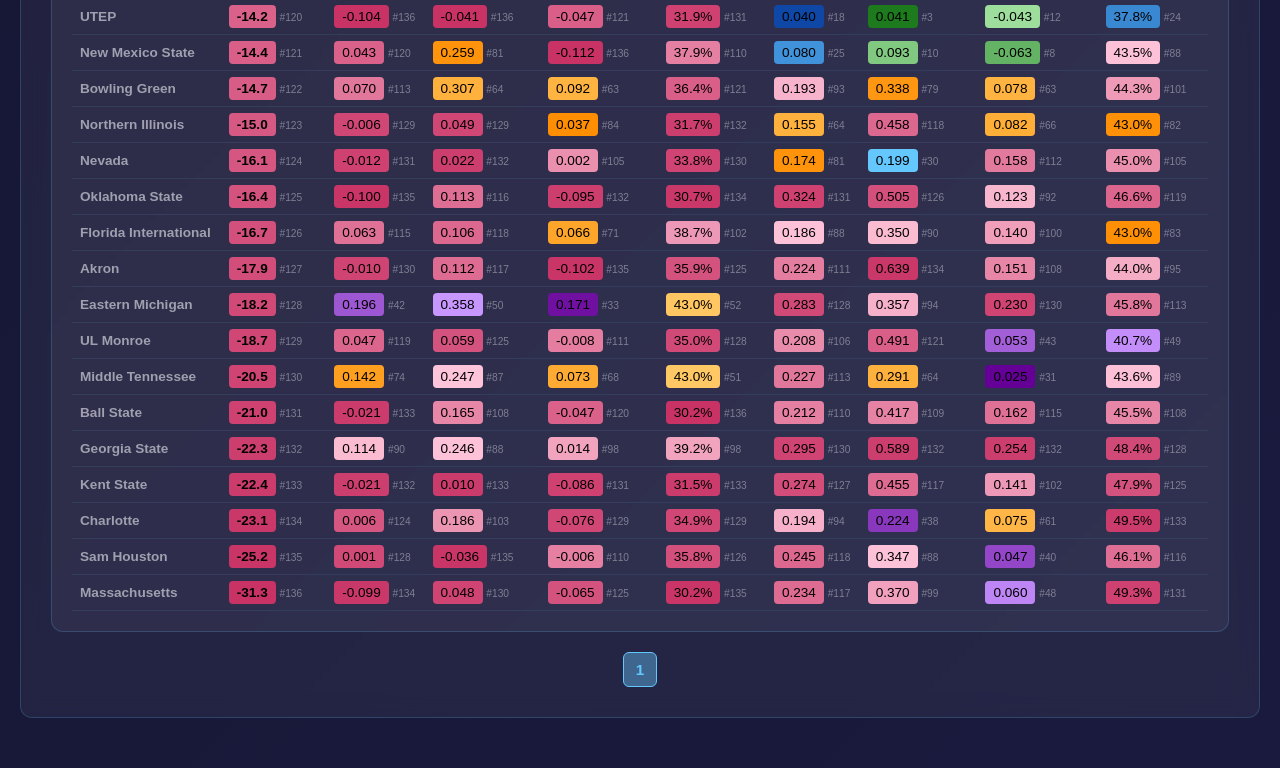
==== commit 9c5ba559: "Remove 'Performance' link from navigation Removed the 'Performance' link from the navigation menu." ====
--- a/index.html
+++ b/index.html
@@ -269,7 +269,6 @@
             <ul class="nav-menu">
                 <li><a href="index.html" class="nav-link active">Dashboard</a></li>
                 <li><a href="predictions.html" class="nav-link">Predictions</a></li>
-                <li><a href="performance.html" class="nav-link">Performance</a></li>
                 <li><a href="about.html" class="nav-link">About</a></li>
             </ul>
         </div>
@@ -638,4 +637,4 @@
     </script>
 
 </body>
-</html>+</html>
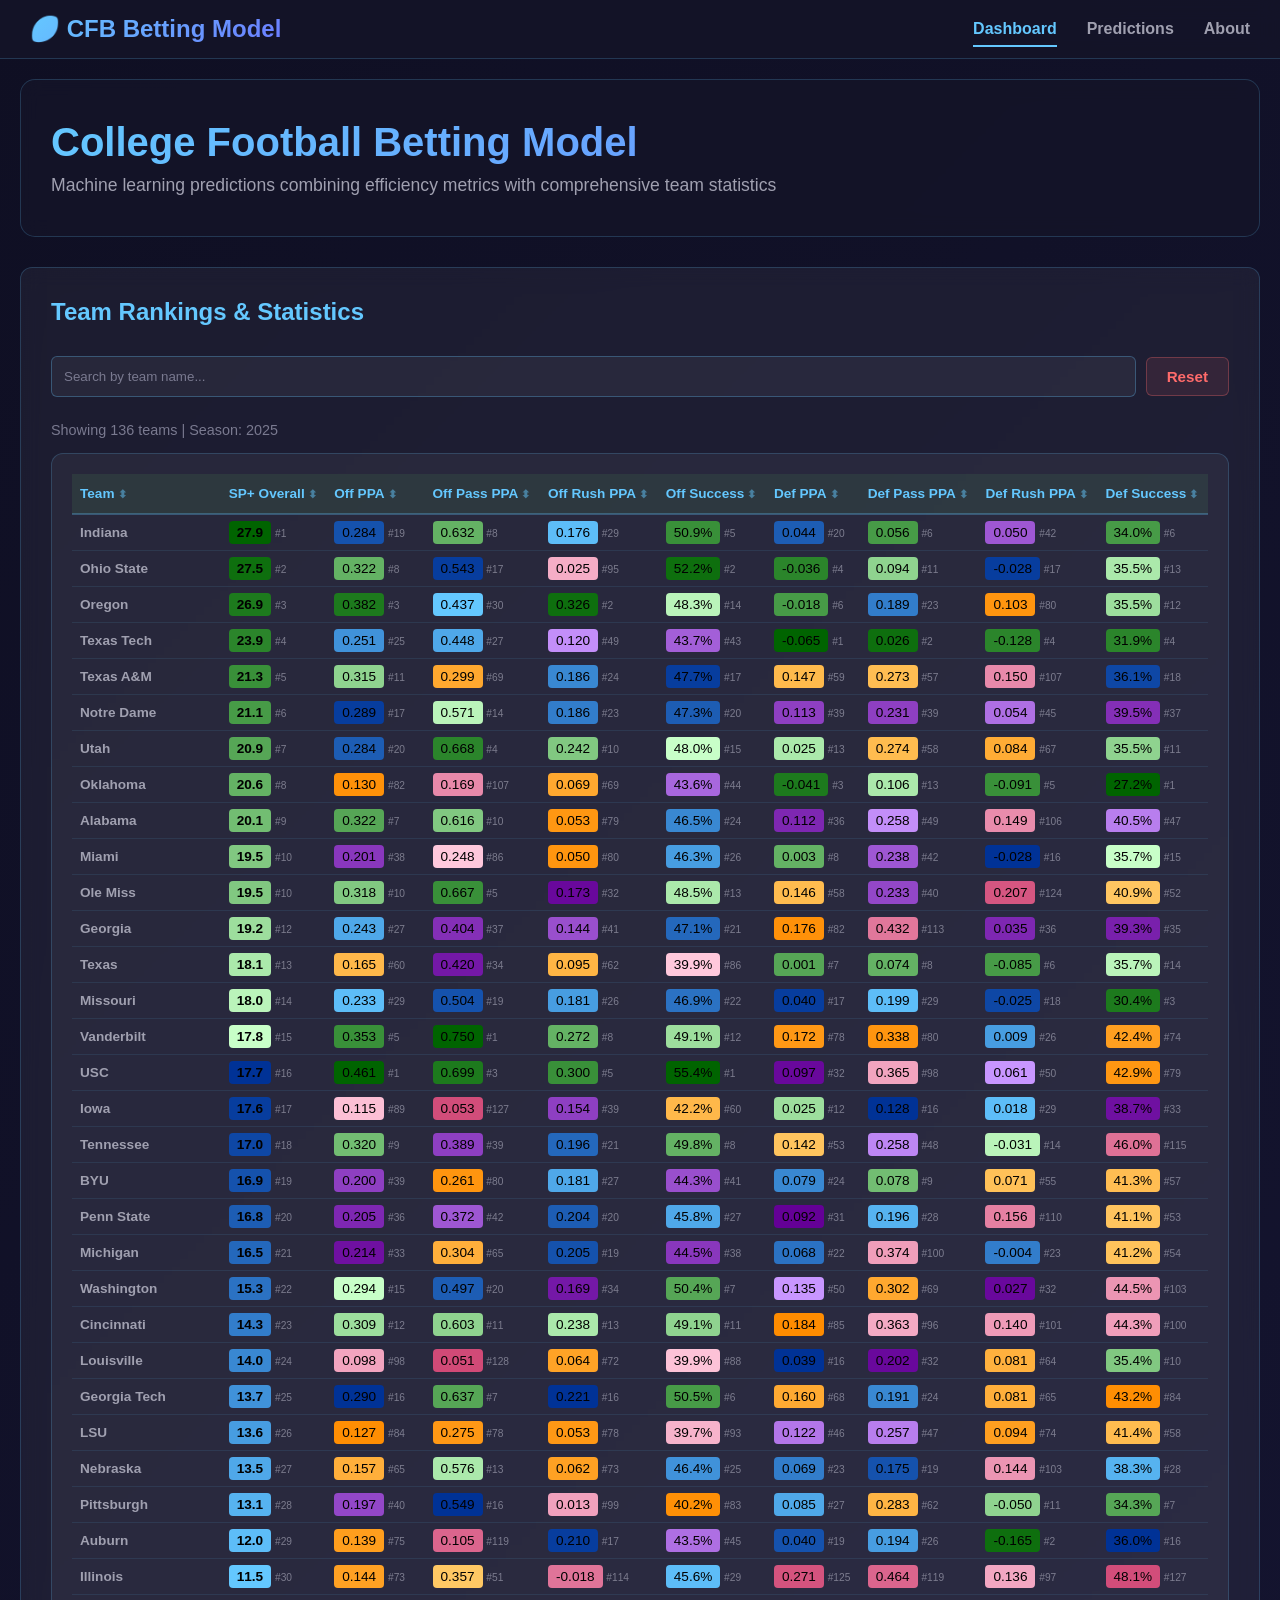
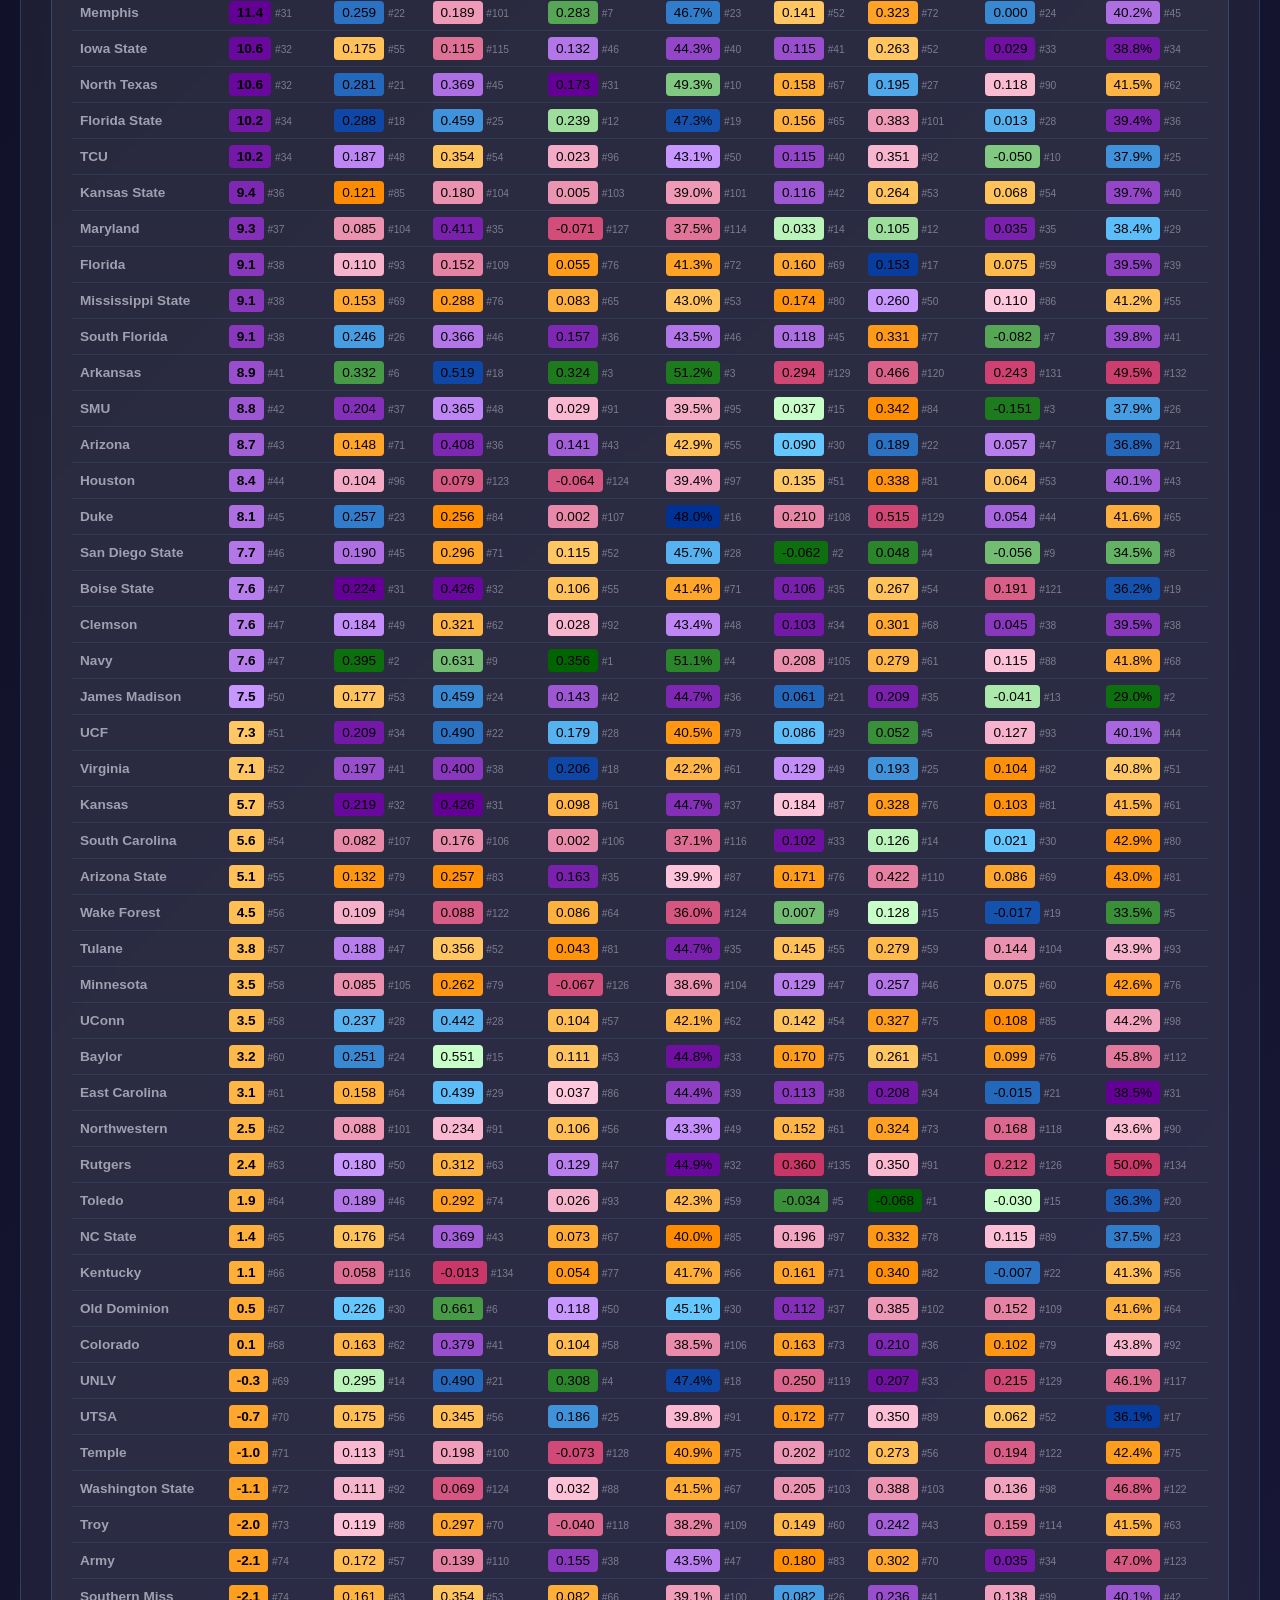
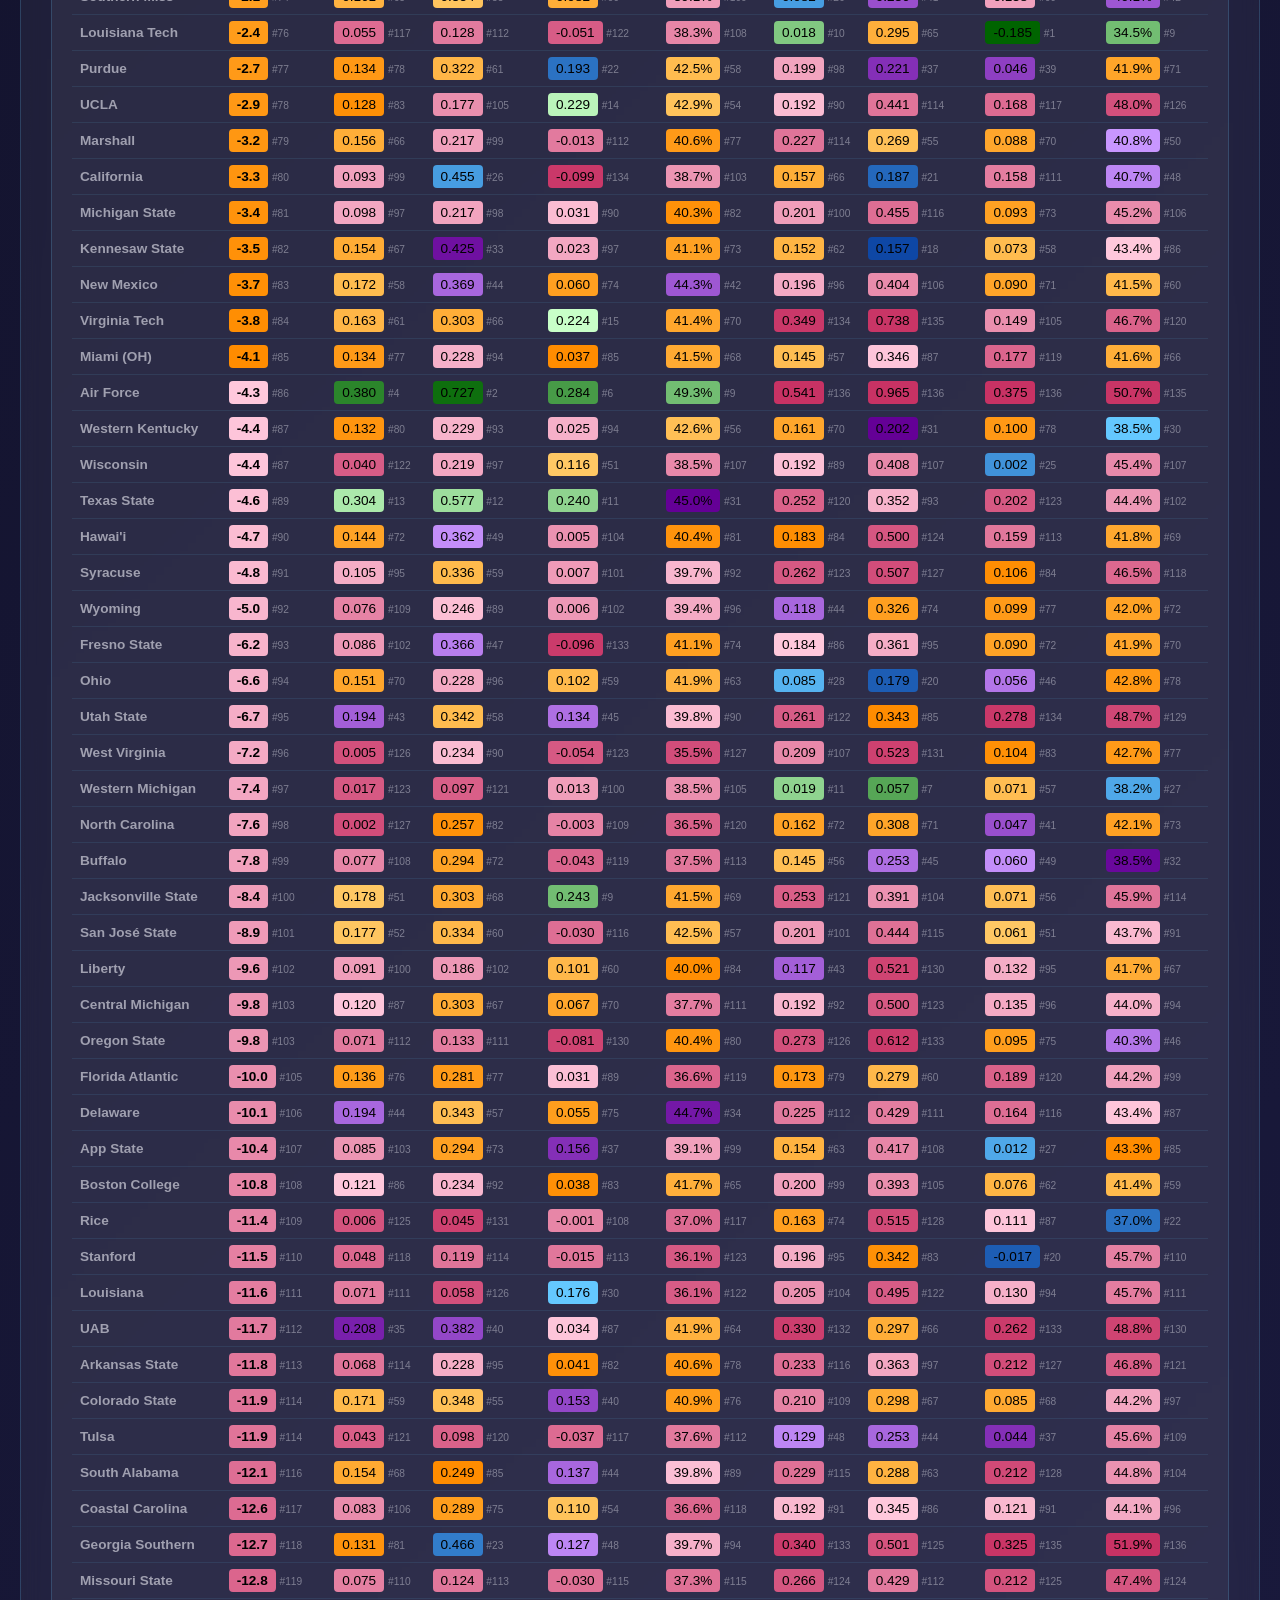
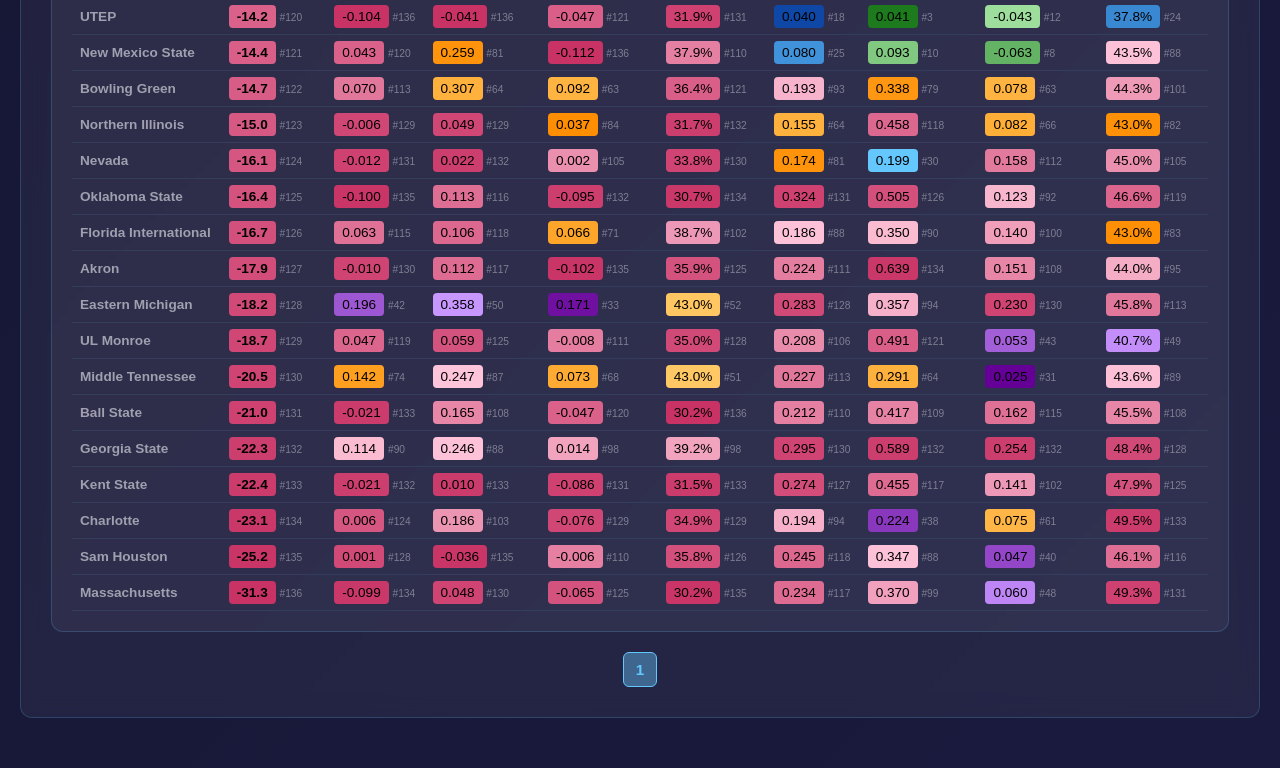
==== commit 97d1056b: "Update index.html" ====
--- a/index.html
+++ b/index.html
@@ -277,7 +277,7 @@
     <div class="container">
         <header>
             <h1> College Football Betting Model</h1>
-            <p class="subtitle">Advanced ML predictions powered by comprehensive team statistics</p>
+            <p class="subtitle">Machine learning predictions combining efficiency metrics with comprehensive team statistics</p>
         </header>
 
         <!-- Team Stats Section -->
